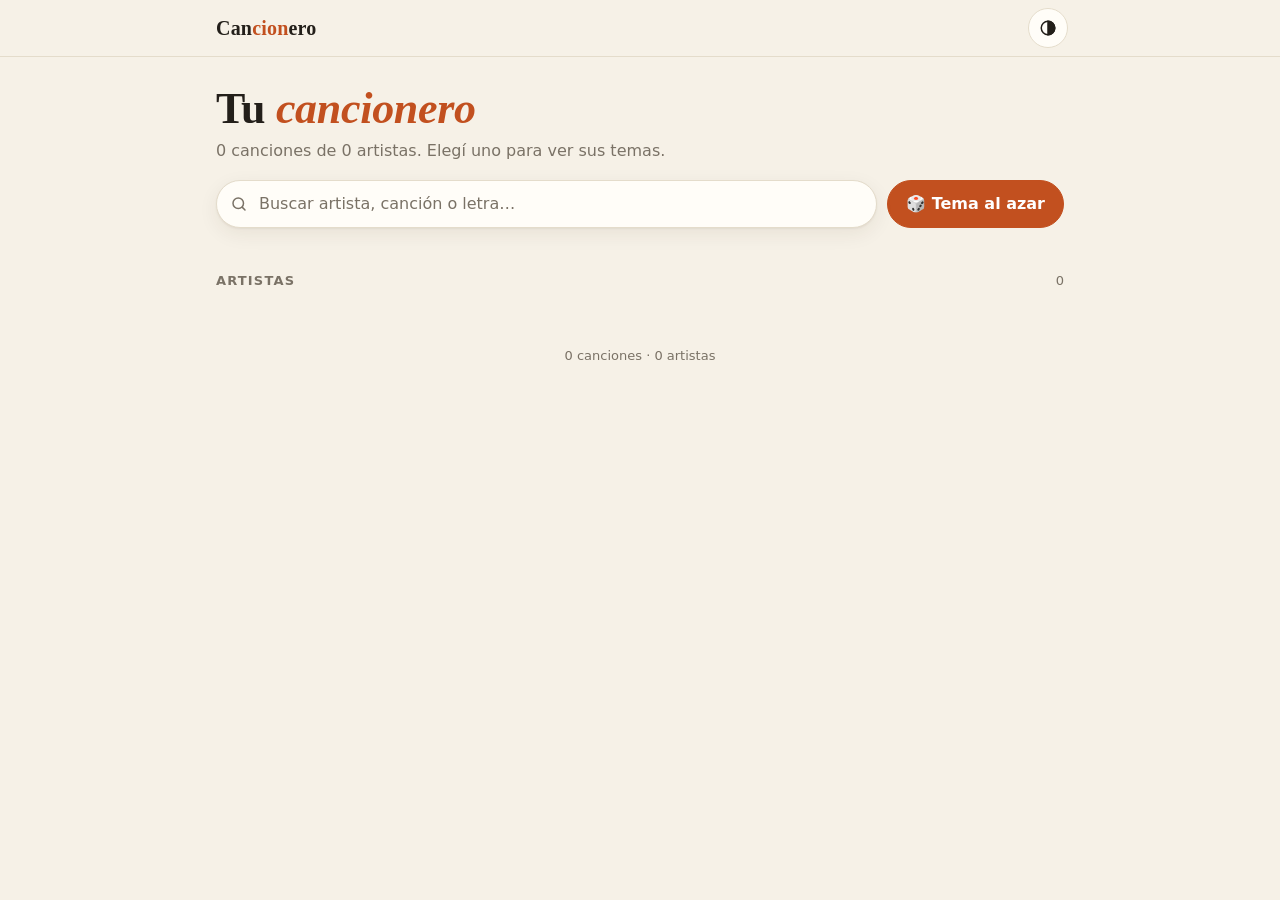
==== template.html @ 6e5ffb4e "Azar de mazo: no repite hasta que salieron todas; sin botón de azar en artistas con una sola canción" ====
<!doctype html>
<html lang="es">
<head>
<meta charset="utf-8">
<meta name="viewport" content="width=device-width, initial-scale=1, viewport-fit=cover">
<meta name="color-scheme" content="light dark">
<title>Cancionero</title>
<style>
  :root {
    --bg: #f6f1e7; --surface: #fffdf8; --surface-2: #f0e9da;
    --ink: #231f1a; --muted: #7a7266; --line: #e4dccb;
    --accent: #c2501f; --accent-ink: #ffffff; --chord: #b4421a;
    --av-bg-s: 48%; --av-bg-l: 88%; --av-fg-s: 55%; --av-fg-l: 28%;
    --shadow: 0 1px 2px rgba(60,40,10,.06), 0 6px 20px rgba(60,40,10,.07);
    --serif: "Iowan Old Style", "Palatino Linotype", Palatino, Georgia, "Times New Roman", serif;
    --sans: system-ui, -apple-system, "Segoe UI", Roboto, sans-serif;
    --mono: ui-monospace, "SF Mono", Menlo, Consolas, "Liberation Mono", monospace;
  }
  @media (prefers-color-scheme: dark) {
    :root:not([data-theme="light"]) {
      --bg: #13110e; --surface: #1c1915; --surface-2: #26221c;
      --ink: #f0eadf; --muted: #a2988a; --line: #2f2a22;
      --accent: #f0925f; --accent-ink: #1a0e06; --chord: #f5a678;
      --av-bg-s: 32%; --av-bg-l: 24%; --av-fg-s: 70%; --av-fg-l: 82%;
      --shadow: 0 1px 2px rgba(0,0,0,.4), 0 6px 20px rgba(0,0,0,.35);
    }
  }
  :root[data-theme="dark"] {
    --bg: #13110e; --surface: #1c1915; --surface-2: #26221c;
    --ink: #f0eadf; --muted: #a2988a; --line: #2f2a22;
    --accent: #f0925f; --accent-ink: #1a0e06; --chord: #f5a678;
    --av-bg-s: 32%; --av-bg-l: 24%; --av-fg-s: 70%; --av-fg-l: 82%;
    --shadow: 0 1px 2px rgba(0,0,0,.4), 0 6px 20px rgba(0,0,0,.35);
  }

  * { box-sizing: border-box; -webkit-tap-highlight-color: transparent; }
  html { scroll-behavior: auto; }
  body {
    margin: 0; background: var(--bg); color: var(--ink);
    font: 16px/1.45 var(--sans); -webkit-text-size-adjust: 100%;
  }
  button { font: inherit; color: inherit; cursor: pointer; }
  :focus-visible { outline: 2px solid var(--accent); outline-offset: 2px; }

  /* ---------- barra superior ---------- */
  .top {
    position: sticky; top: 0; z-index: 10;
    background: color-mix(in srgb, var(--bg) 86%, transparent);
    backdrop-filter: blur(10px); -webkit-backdrop-filter: blur(10px);
    border-bottom: 1px solid var(--line);
    padding-top: env(safe-area-inset-top);
  }
  .top-in {
    max-width: 880px; margin: 0 auto; height: 56px; padding: 0 12px 0 16px;
    display: flex; align-items: center; gap: 8px;
  }
  .brand { font: 700 20px/1 var(--serif); letter-spacing: .2px; flex: 1; cursor: pointer; background: none; border: 0; text-align: left; padding: 0; }
  .brand span { color: var(--accent); }
  .back {
    display: flex; align-items: center; gap: 6px; flex: 1; min-width: 0;
    background: none; border: 0; padding: 8px 8px 8px 0; font-weight: 600; color: var(--ink);
  }
  .back .arrow { font-size: 26px; line-height: 1; color: var(--accent); }
  .back .lbl { overflow: hidden; text-overflow: ellipsis; white-space: nowrap; }
  .back[hidden], .brand[hidden] { display: none; }
  .icon-btn {
    width: 40px; height: 40px; border-radius: 50%; border: 1px solid var(--line);
    background: var(--surface); display: grid; place-items: center; font-size: 17px;
  }
  .icon-btn:hover { border-color: var(--accent); }

  main { max-width: 880px; margin: 0 auto; padding: 20px 16px 48px; }
  .enter { animation: enter .22s ease-out; }
  @keyframes enter { from { opacity: 0; transform: translateY(8px); } to { opacity: 1; transform: none; } }
  @media (prefers-reduced-motion: reduce) { .enter { animation: none; } }

  /* ---------- botones ---------- */
  .btn {
    display: inline-flex; align-items: center; justify-content: center; gap: 8px;
    min-height: 44px; padding: 0 18px; border-radius: 999px; font-weight: 600;
    border: 1px solid var(--line); background: var(--surface);
  }
  .btn:hover { border-color: var(--accent); }
  .btn.primary { background: var(--accent); color: var(--accent-ink); border-color: var(--accent); }
  .btn.primary:hover { filter: brightness(1.06); }
  .btn.sm { min-height: 38px; padding: 0 14px; font-size: 14px; }

  /* ---------- avatar ---------- */
  .av {
    flex: none; display: grid; place-items: center; border-radius: 50%;
    width: var(--s, 48px); height: var(--s, 48px);
    font: 700 calc(var(--s, 48px) * .36)/1 var(--serif); letter-spacing: .5px;
    background: hsl(var(--h) var(--av-bg-s) var(--av-bg-l));
    color: hsl(var(--h) var(--av-fg-s) var(--av-fg-l));
  }

  .av.logo { background: #fff; border: 1px solid var(--line); overflow: hidden; padding: calc(var(--s, 48px) * .06); }
  .av.logo img { width: 100%; height: 100%; object-fit: contain; display: block; }
  .av.logo.photo { padding: 0; }
  .av.logo.photo img { object-fit: cover; }

  /* ---------- inicio ---------- */
  .hero { padding: 8px 0 20px; }
  .hero h1 { font: 700 clamp(30px, 7vw, 44px)/1.08 var(--serif); margin: 0 0 6px; letter-spacing: -.3px; }
  .hero h1 em { font-style: italic; color: var(--accent); }
  .hero p { margin: 0 0 18px; color: var(--muted); }
  .search-row { display: flex; gap: 10px; align-items: stretch; flex-wrap: wrap; }
  .search { flex: 1 1 260px; position: relative; min-width: 0; display: block; }
  .search svg { position: absolute; left: 14px; top: 50%; transform: translateY(-50%); color: var(--muted); pointer-events: none; }
  .search input {
    width: 100%; height: 48px; padding: 0 44px 0 42px; font: inherit; color: var(--ink);
    background: var(--surface); border: 1px solid var(--line); border-radius: 999px;
    box-shadow: var(--shadow); -webkit-appearance: none; appearance: none;
  }
  .search input::placeholder { color: var(--muted); }
  .search input:focus { outline: none; border-color: var(--accent); }
  .search .clear {
    position: absolute; right: 6px; top: 50%; transform: translateY(-50%);
    width: 36px; height: 36px; border-radius: 50%; border: 0; background: none; color: var(--muted); font-size: 20px;
  }
  .search .clear[hidden] { display: none; }

  .sec-title {
    display: flex; align-items: baseline; justify-content: space-between;
    font: 700 13px/1 var(--sans); letter-spacing: .09em; text-transform: uppercase;
    color: var(--muted); margin: 26px 0 12px;
  }
  .sec-title .n { font-weight: 500; letter-spacing: 0; text-transform: none; }
  .grid { display: grid; grid-template-columns: repeat(2, 1fr); gap: 12px; }
  @media (min-width: 560px) { .grid { grid-template-columns: repeat(3, 1fr); } }
  @media (min-width: 800px) { .grid { grid-template-columns: repeat(4, 1fr); } }
  .card {
    display: flex; flex-direction: column; align-items: flex-start; gap: 14px; text-align: left;
    padding: 16px; border-radius: 18px; background: var(--surface); border: 1px solid var(--line);
    box-shadow: var(--shadow); min-width: 0; transition: transform .12s ease, border-color .12s ease;
  }
  .card:hover { border-color: var(--accent); transform: translateY(-2px); }
  .card:active { transform: scale(.98); }
  .card .nm { font: 700 17px/1.2 var(--serif); overflow-wrap: anywhere; }
  .card .ct { font-size: 13px; color: var(--muted); margin-top: 3px; }
  .letter { font: 700 22px/1 var(--serif); color: var(--accent); margin: 24px 0 10px; }

  /* ---------- listas de canciones ---------- */
  .list { display: flex; flex-direction: column; gap: 8px; }
  .row {
    display: flex; align-items: center; gap: 14px; text-align: left; width: 100%;
    padding: 14px 16px; border-radius: 16px; background: var(--surface);
    border: 1px solid var(--line); min-height: 60px;
    transition: border-color .12s ease, transform .12s ease;
  }
  .row:hover { border-color: var(--accent); }
  .row:active { transform: scale(.99); }
  .row .tx { flex: 1; min-width: 0; }
  .row .t { font: 700 17px/1.25 var(--serif); }
  .row .s { font-size: 13px; color: var(--muted); margin-top: 2px; }
  .row .chev { color: var(--muted); font-size: 22px; }
  .pill {
    flex: none; font: 700 13px/1 var(--sans); padding: 6px 10px; border-radius: 999px;
    background: var(--surface-2); color: var(--ink); border: 1px solid var(--line);
  }
  .tag { font: 600 12px var(--sans); color: var(--accent); margin-left: 8px; }
  .empty { text-align: center; color: var(--muted); padding: 48px 0; }
  .empty b { display: block; font: 700 20px var(--serif); color: var(--ink); margin-bottom: 6px; }

  /* ---------- artista ---------- */
  .a-hero { display: flex; align-items: center; gap: 18px; padding: 6px 0 4px; flex-wrap: wrap; }
  .a-hero .info { flex: 1; min-width: 180px; }
  .a-hero h1 { font: 700 clamp(28px, 6.5vw, 40px)/1.1 var(--serif); margin: 0; letter-spacing: -.2px; }
  .a-hero .sub { color: var(--muted); margin-top: 4px; }

  /* ---------- canción ---------- */
  .s-head h1 { font: 700 clamp(28px, 6.5vw, 40px)/1.1 var(--serif); margin: 4px 0 6px; letter-spacing: -.2px; }
  .s-head .by { color: var(--muted); }
  .link { background: none; border: 0; padding: 0; color: var(--accent); font-weight: 600; text-decoration: underline; text-underline-offset: 3px; }
  .tools {
    display: flex; flex-wrap: wrap; gap: 10px 18px; align-items: center;
    margin: 16px 0; padding: 12px 14px; border-radius: 18px;
    background: var(--surface); border: 1px solid var(--line);
  }
  .grp { display: flex; align-items: center; gap: 6px; }
  .grp .lbl { font-size: 12px; font-weight: 700; letter-spacing: .08em; text-transform: uppercase; color: var(--muted); margin-right: 4px; }
  .grp .val { min-width: 3.4em; text-align: center; font: 700 18px var(--serif); color: var(--accent); }
  .step {
    width: 40px; height: 40px; border-radius: 50%; border: 1px solid var(--line);
    background: var(--bg); font-size: 18px; line-height: 1;
  }
  .step:hover { border-color: var(--accent); }
  .tools .more { margin-left: auto; display: flex; gap: 8px; flex-wrap: wrap; }
  pre {
    margin: 0 0 110px; padding: 18px 16px; overflow-x: auto; background: var(--surface);
    border: 1px solid var(--line); border-radius: 18px; box-shadow: var(--shadow);
    font: var(--fs, 15px)/1.4 var(--mono); tab-size: 4;
  }
  pre .c { color: var(--chord); font-weight: 700; }
  pre .s { color: var(--muted); font-weight: 700; }

  /* ---------- deslizador ---------- */
  #as {
    position: fixed; left: 50%; transform: translateX(-50%); z-index: 12;
    bottom: calc(14px + env(safe-area-inset-bottom));
    display: flex; align-items: center; gap: 6px; padding: 6px;
    background: var(--surface); border: 1px solid var(--line); border-radius: 999px;
    box-shadow: 0 8px 30px rgba(0,0,0,.28);
  }
  #as .play {
    width: 48px; height: 48px; border-radius: 50%; border: 0; font-size: 16px;
    background: var(--accent); color: var(--accent-ink);
  }
  #as .lv { display: flex; flex-direction: column; align-items: center; gap: 4px; min-width: 76px; }
  #as .lv small { font-size: 12px; color: var(--muted); font-weight: 600; }
  #as .dots { display: flex; gap: 4px; }
  #as .dots i { width: 7px; height: 7px; border-radius: 50%; background: var(--line); }
  #as .dots i.on { background: var(--accent); }

  /* ---------- acordes tocables + ventana de diagramas ---------- */
  pre .ch { cursor: pointer; border-radius: 3px; }
  pre .ch:hover { background: color-mix(in srgb, var(--accent) 22%, transparent); }
  .cd { position: fixed; inset: 0; z-index: 30; display: flex; align-items: flex-end; justify-content: center; }
  .cd[hidden] { display: none; }
  .cd-bg { position: absolute; inset: 0; background: rgba(0,0,0,.5); animation: fade .15s ease-out; }
  .cd-box {
    position: relative; width: 100%; max-width: 640px; max-height: 88vh; overflow-y: auto;
    background: var(--bg); border: 1px solid var(--line); border-radius: 22px 22px 0 0;
    padding: 18px 18px calc(20px + env(safe-area-inset-bottom)); box-shadow: 0 -10px 40px rgba(0,0,0,.35);
    animation: up .2s ease-out;
  }
  @media (min-width: 700px) { .cd { align-items: center; } .cd-box { border-radius: 22px; } }
  @keyframes fade { from { opacity: 0; } to { opacity: 1; } }
  @keyframes up { from { transform: translateY(24px); opacity: 0; } to { transform: none; opacity: 1; } }
  @media (prefers-reduced-motion: reduce) { .cd-bg, .cd-box { animation: none; } }
  .cd-head { display: flex; align-items: center; justify-content: space-between; gap: 12px; }
  .cd-head h2 { margin: 0; font: 700 34px/1 var(--serif); color: var(--accent); }
  .cd-x { width: 40px; height: 40px; border-radius: 50%; border: 1px solid var(--line); background: var(--surface); font-size: 22px; line-height: 1; }
  .cd-notes { color: var(--muted); margin: 6px 0 14px; font-size: 14px; }
  .cd-grid { display: grid; grid-template-columns: repeat(auto-fill, minmax(128px, 1fr)); gap: 10px; }
  .cd-card { background: var(--surface); border: 1px solid var(--line); border-radius: 16px; padding: 10px 6px 12px; text-align: center; }
  .cd-card svg { width: 100%; max-width: 112px; height: auto; display: block; margin: 0 auto; }
  .cd-card .cap { font-size: 12px; line-height: 1.3; margin-top: 4px; padding: 0 4px; }
  .cd-card .cap b { display: block; font-size: 13px; }
  .cd-card .cap span { color: var(--muted); }
  .cd-card .fr { font: 600 12px var(--mono); color: var(--accent); margin-top: 2px; }
  .cd-foot { color: var(--muted); font-size: 12px; margin: 14px 0 0; }
  .g-line { stroke: var(--muted); stroke-width: 1; }
  .g-nut { stroke: var(--ink); stroke-width: 3.5; }
  .g-dot { fill: var(--accent); }
  .g-open { fill: none; stroke: var(--ink); stroke-width: 1.4; }
  .g-x { stroke: var(--ink); stroke-width: 1.4; }
  .g-txt { fill: var(--muted); font: 600 10px var(--sans); }
  footer { text-align: center; color: var(--muted); font-size: 13px; padding: 0 16px 32px; }
</style>
</head>
<body>
<header class="top">
  <div class="top-in">
    <button class="brand" id="brand" aria-label="Ir al inicio">Can<span>cion</span>ero</button>
    <button class="back" id="back" hidden><span class="arrow" aria-hidden="true">‹</span><span class="lbl" id="back-lbl"></span></button>
    <button class="icon-btn" id="theme" title="Cambiar tema (claro / oscuro)" aria-label="Cambiar tema"><svg width="18" height="18" viewBox="0 0 24 24" fill="none" stroke="currentColor" stroke-width="2"><circle cx="12" cy="12" r="9"/><path d="M12 3a9 9 0 0 1 0 18z" fill="currentColor"/></svg></button>
  </div>
</header>
<main id="app"></main>
<footer id="foot"></footer>

<div class="cd" id="cd" hidden>
  <div class="cd-bg" id="cd-bg"></div>
  <div class="cd-box" role="dialog" aria-modal="true" aria-labelledby="cd-t">
    <div class="cd-head"><h2 id="cd-t"></h2><button class="cd-x" id="cd-x" aria-label="Cerrar">×</button></div>
    <div class="cd-notes" id="cd-notes"></div>
    <div class="cd-grid" id="cd-grid"></div>
    <p class="cd-foot">Cuerdas de la 6ª (grave, a la izquierda) a la 1ª (aguda). ○ = al aire, × = no se toca.</p>
  </div>
</div>

<script>
(function () {
  var SONGS = /*SONGS_JSON*/[]/*END_SONGS*/;
  var LOGOS = /*LOGOS_JSON*/{}/*END_LOGOS*/;   // logos de las bandas (opcional)
  var app = document.getElementById('app');
  var state = { view: 'home', artist: '', song: '', transpose: 0, fs: 15, q: '' };

  function store(k, v) {
    try { if (v === undefined) return localStorage.getItem(k); localStorage.setItem(k, v); } catch (e) {}
    return null;
  }
  state.fs = parseInt(store('fs'), 10) || 15;
  var savedTheme = store('theme');
  if (savedTheme) document.documentElement.setAttribute('data-theme', savedTheme);

  /* ---------- acordes y transposición ---------- */
  var SHARP = ['C','C#','D','D#','E','F','F#','G','G#','A','A#','B'];
  var FLAT  = ['C','Db','D','Eb','E','F','Gb','G','Ab','A','Bb','B'];
  var CH = '([A-G][#b]?)((?:maj|min|m|dim|aug|sus|add|\\d)*)(?:\\/([A-G][#b]?))?(\\(\\*\\)|\\*)?';
  // token de acordes: "Am", "F#(*)", "Cm*", "G-A-D", "Bm-C#m", "(A", "A)", "Em,"
  var CHORDTOK = new RegExp('^\\(?' + CH + '(?:-' + CH + ')*\\)?,?$');
  var CHORDG = new RegExp(CH, 'g');
  var LABEL = /^[A-Za-zñÑ]+:$/;
  var FILLER = /^(-+|\(?[xX]\d*\)?|\d+\)?|\(\d+|veces\)?|[Rr]iff|\||\(|\))$/;

  function idx(n) {
    var i = SHARP.indexOf(n);
    return i >= 0 ? i : FLAT.indexOf(n);
  }
  function shiftNote(n, by) {
    var i = idx(n);
    if (i < 0) return n;
    var scale = n.indexOf('b') > 0 ? FLAT : SHARP;
    return scale[((i + by) % 12 + 12) % 12];
  }
  function shiftToken(tok, by) {
    if (!CHORDTOK.test(tok)) return tok;
    return tok.replace(CHORDG, function (_, root, qual, bass, star) {
      return shiftNote(root, by) + qual + (bass ? '/' + shiftNote(bass, by) : '') + (star || '');
    });
  }
  function isChordLine(line) {
    var toks = line.trim().split(/\s+/).filter(Boolean);
    if (toks.length && LABEL.test(toks[0])) toks.shift();   // "Intro:" / "Inter:"
    var n = 0;
    for (var i = 0; i < toks.length; i++) {
      if (CHORDTOK.test(toks[i])) n++;
      else if (!FILLER.test(toks[i])) return false;
    }
    return n > 0;
  }
  // Transpone manteniendo la alineación con la letra
  function transposeLine(line, by) {
    var parts = line.match(/\s+|\S+/g) || [];
    var carry = 0, out = '', first = true;
    parts.forEach(function (p) {
      if (/^\s/.test(p)) {
        var n = Math.max(1, p.length - carry);
        carry -= p.length - n;
        out += new Array(n + 1).join(' ');
      } else {
        var t = (first && LABEL.test(p)) ? p : shiftToken(p, by);
        first = false;
        carry += t.length - p.length;
        out += t;
      }
    });
    return out;
  }
  function esc(s) {
    return String(s).replace(/&/g, '&amp;').replace(/</g, '&lt;').replace(/>/g, '&gt;').replace(/"/g, '&quot;');
  }
  function chordLineHtml(text) {
    return text.split(/(\s+)/).map(function (tok) {
      if (!tok || /^\s+$/.test(tok)) return tok;
      if (!CHORDTOK.test(tok)) return esc(tok);
      return tok.replace(CHORDG, function (m, root, qual, bass) {
        return '<span class="ch" data-c="' + esc(root + qual + (bass ? '/' + bass : '')) + '">' + esc(m) + '</span>';
      });
    }).join('');
  }
  function renderBody(body, by) {
    return body.split('\n').map(function (line) {
      if (isChordLine(line)) {
        return '<span class="c">' + chordLineHtml(by ? transposeLine(line, by) : line) + '</span>';
      }
      if (/^\s*(ESTRIBILLO|VERSO|PUENTE|INTRO|SOLO|CORO)\b/.test(line)) {
        return '<span class="s">' + esc(line) + '</span>';
      }
      return esc(line);
    }).join('\n');
  }
  function fmtKey(k, by) {
    if (!k) return '';
    var m = /^([A-G][#b]?)(.*)$/.exec(k);
    return m ? shiftNote(m[1], by) + m[2] : k;
  }
  function norm(s) {
    return String(s).toLowerCase().normalize('NFD').replace(/[̀-ͯ]/g, '');
  }

  /* ---------- diagramas de acordes ---------- */
  // Frets de la cuerda 6 (grave) a la 1 (aguda). -1 = no se toca, 0 = al aire.
  var OPEN = {
    'C': [['x32010']], 'C7': [['x32310']], 'Cmaj7': [['x32000']],
    'D': [['xx0232']], 'Dm': [['xx0231']], 'D7': [['xx0212']], 'Dmaj7': [['xx0222']], 'Dm7': [['xx0211']],
    'Dsus4': [['xx0233']], 'Dsus2': [['xx0230']],
    'E': [['022100']], 'Em': [['022000']], 'E7': [['020100']], 'Em7': [['022030'], ['020000']],
    'Emaj7': [['021100']], 'Esus4': [['022200']],
    'F': [['xx3211', 'versión simple']], 'Fmaj7': [['xx3210']],
    'G': [['320003'], ['320033']], 'G7': [['320001']], 'Gmaj7': [['320002']],
    'A': [['x02220']], 'Am': [['x02210']], 'A7': [['x02020']], 'Am7': [['x02010']], 'Amaj7': [['x02120']],
    'Asus4': [['x02230']], 'Asus2': [['x02200']],
    'B7': [['x21202']], 'Bm7': [['x20202']]
  };
  // Formas móviles (con cejilla), en trastes relativos a la cejilla.
  var SHAPES_E = {   // raíz en la 6ª cuerda
    '': [0,2,2,1,0,0], 'm': [0,2,2,0,0,0], '7': [0,2,0,1,0,0], 'm7': [0,2,0,0,0,0],
    'maj7': [0,2,1,1,0,0], 'sus4': [0,2,2,2,0,0], '5': [0,2,2,-1,-1,-1]
  };
  var SHAPES_A = {   // raíz en la 5ª cuerda
    '': [-1,0,2,2,2,0], 'm': [-1,0,2,2,1,0], '7': [-1,0,2,0,2,0], 'm7': [-1,0,2,0,1,0],
    'maj7': [-1,0,2,1,2,0], 'sus4': [-1,0,2,2,3,0], 'sus2': [-1,0,2,2,0,0], 'dim': [-1,0,1,2,1,-1],
    '5': [-1,0,2,2,-1,-1]
  };
  var QUAL_ALIAS = { 'maj': '', 'min': 'm', 'sus': 'sus4', 'M7': 'maj7' };
  var INTERVALS = {
    '': [0,4,7], 'm': [0,3,7], '7': [0,4,7,10], 'm7': [0,3,7,10], 'maj7': [0,4,7,11],
    'sus4': [0,5,7], 'sus2': [0,2,7], 'dim': [0,3,6], 'aug': [0,4,8], '5': [0,7],
    '6': [0,4,7,9], 'm6': [0,3,7,9], '9': [0,4,7,10,2], 'add9': [0,4,7,2], 'm9': [0,3,7,10,2], 'dim7': [0,3,6,9]
  };
  var NOTE_ES = { 'C': 'Do', 'D': 'Re', 'E': 'Mi', 'F': 'Fa', 'G': 'Sol', 'A': 'La', 'B': 'Si' };

  function parseChord(name) {
    var m = /^([A-G][#b]?)(.*?)(?:\/([A-G][#b]?))?$/.exec(name);
    if (!m) return null;
    var q = m[2] in QUAL_ALIAS ? QUAL_ALIAS[m[2]] : m[2];
    return { root: m[1], qual: q, bass: m[3] || '' };
  }
  function fromStr(str) {
    return str.split('').map(function (c) { return c === 'x' ? -1 : parseInt(c, 10); });
  }
  function dedupe(list) {
    var seen = {};
    return list.filter(function (v) { var k = v.frets.join(','); return seen[k] ? false : (seen[k] = true); });
  }
  function variants(ch) {
    var out = [], root = idx(ch.root);
    if (root < 0) return out;
    var natural = ch.root.length === 1 ? ch.root : '';
    var key = natural + ch.qual;
    (OPEN[key] || []).forEach(function (o, i) {
      out.push({ title: i === 0 ? 'Común (abierto)' : 'Otra forma abierta', sub: o[1] || '', frets: fromStr(o[0]) });
    });
    [['E', SHAPES_E, 4, 'Mi', 6], ['A', SHAPES_A, 9, 'La', 5]].forEach(function (f) {
      var shape = f[1][ch.qual];
      if (!shape) return;
      var fret = ((root - f[2]) % 12 + 12) % 12;
      if (fret === 0) return;                          // sería el acorde abierto
      var frets = shape.map(function (x) { return x < 0 ? -1 : x + fret; });
      var first = f[4] === 6 ? 0 : 1;
      out.push({
        title: 'Con cejilla', sub: 'forma de ' + f[3] + ' · traste ' + fret, frets: frets,
        barre: { fret: fret, from: first, to: 5 }
      });
    });
    return dedupe(out);
  }
  function chordNotes(ch) {
    var iv = INTERVALS[ch.qual];
    if (!iv) return '';
    var r = idx(ch.root), scale = ch.root.indexOf('b') > 0 ? FLAT : SHARP;
    return iv.map(function (i) { return scale[(r + i) % 12]; }).join(' · ');
  }
  function diagram(v) {
    var X0 = 22, GAP = 14, Y0 = 28, FG = 18;
    var pressed = v.frets.filter(function (f) { return f > 0; });
    var maxF = Math.max.apply(null, pressed.concat([0])), minF = Math.min.apply(null, pressed.concat([99]));
    var base = maxF <= 5 ? 1 : minF;
    var g = '';
    for (var i = 0; i < 6; i++) g += '<line class="g-line" x1="' + (X0 + i * GAP) + '" y1="' + Y0 + '" x2="' + (X0 + i * GAP) + '" y2="' + (Y0 + 5 * FG) + '"/>';
    for (var k = 0; k <= 5; k++) {
      g += '<line class="' + (k === 0 && base === 1 ? 'g-nut' : 'g-line') + '" x1="' + X0 + '" y1="' + (Y0 + k * FG) + '" x2="' + (X0 + 5 * GAP) + '" y2="' + (Y0 + k * FG) + '"/>';
    }
    if (base > 1) g += '<text class="g-txt" x="2" y="' + (Y0 + FG * 0.7) + '">' + base + 'ª</text>';
    if (v.barre) {
      var by = Y0 + (v.barre.fret - base + 0.5) * FG;
      g += '<rect class="g-dot" x="' + (X0 + v.barre.from * GAP - 6) + '" y="' + (by - 6) + '" width="' + ((v.barre.to - v.barre.from) * GAP + 12) + '" height="12" rx="6"/>';
    }
    v.frets.forEach(function (f, i) {
      var cx = X0 + i * GAP;
      if (f < 0) g += '<path class="g-x" d="M' + (cx - 4) + ' ' + (Y0 - 14) + 'l8 8m0 -8l-8 8"/>';
      else if (f === 0) g += '<circle class="g-open" cx="' + cx + '" cy="' + (Y0 - 10) + '" r="4"/>';
      else if (!v.barre || f !== v.barre.fret || i < v.barre.from) g += '<circle class="g-dot" cx="' + cx + '" cy="' + (Y0 + (f - base + 0.5) * FG) + '" r="6"/>';
    });
    return '<svg viewBox="0 0 112 128" role="img" aria-label="Diagrama del acorde">' + g + '</svg>';
  }
  function openChord(name) {
    var ch = parseChord(name);
    if (!ch) return;
    scStop();
    var vs = variants(ch);
    document.getElementById('cd-t').textContent = name;
    var notes = chordNotes(ch);
    var rootEs = NOTE_ES[ch.root.charAt(0)] + ch.root.slice(1);
    document.getElementById('cd-notes').textContent = (notes ? 'Notas: ' + notes + ' · ' : '') + 'en cifrado latino: ' + rootEs + (ch.qual || '') +
      (ch.bass ? ' (con ' + ch.bass + ' en el bajo)' : '');
    document.getElementById('cd-grid').innerHTML = vs.length ? vs.map(function (v) {
      var fr = v.frets.map(function (f) { return f < 0 ? 'x' : f; }).join(' ');
      return '<div class="cd-card">' + diagram(v) + '<div class="cap"><b>' + esc(v.title) + '</b>' +
        (v.sub ? '<span>' + esc(v.sub) + '</span>' : '') + '</div><div class="fr">' + esc(fr) + '</div></div>';
    }).join('') : '<p class="cd-notes">Todavía no tengo diagramas para este acorde.</p>';
    var box = document.getElementById('cd');
    box.hidden = false;
    document.getElementById('cd-x').focus();
  }
  function closeChord() { document.getElementById('cd').hidden = true; }

  /* ---------- datos ---------- */
  var NO_ARTIST = 'Sin artista';
  function artistOf(s) { return s.artist || NO_ARTIST; }
  function sortKey(name) { return norm(name).replace(/^(los|las|la|el)\s+/, ''); }
  function buildArtists() {
    var map = {};
    SONGS.forEach(function (s) {
      var a = artistOf(s);
      (map[a] = map[a] || []).push(s);
    });
    return Object.keys(map).map(function (name) {
      return { name: name, songs: map[name].sort(function (x, y) { return norm(x.title) < norm(y.title) ? -1 : 1; }) };
    }).sort(function (a, b) { return sortKey(a.name) < sortKey(b.name) ? -1 : 1; });
  }
  var ARTISTS = buildArtists();
  function findArtist(name) { return ARTISTS.filter(function (a) { return a.name === name; })[0]; }
  function findSong(id) { return SONGS.filter(function (s) { return s.id === id; })[0]; }

  function hue(name) {
    var h = 0;
    for (var i = 0; i < name.length; i++) h = (h * 31 + name.charCodeAt(i)) % 360;
    return h;
  }
  function initials(name) {
    var w = name.split(/\s+/).filter(function (x) { return !/^(los|las|la|el|un|una)$/i.test(x); });
    if (!w.length) w = name.split(/\s+/);
    var out = w[0].charAt(0);
    if (w.length > 1) out += w[1].charAt(0);
    return out.toUpperCase();
  }
  function avatar(name, size) {
    var st = 'style="--h:' + hue(name) + ';--s:' + size + 'px"';
    if (LOGOS[name]) return '<span class="av logo' + (/^data:image\/jpeg/.test(LOGOS[name]) ? ' photo' : '') + '" ' + st + ' aria-hidden="true"><img src="' + LOGOS[name] + '" alt=""></span>';
    return '<span class="av" ' + st + ' aria-hidden="true">' + esc(initials(name)) + '</span>';
  }
  function plural(n, one, many) { return n + ' ' + (n === 1 ? one : many); }

  /* ---------- deslizamiento automático ---------- */
  var SPEEDS = [0, 8, 16, 28, 44, 64];            // px/seg por nivel (1-5)
  var sc = { on: false, level: 2, raf: 0, last: 0, pos: 0 };
  sc.level = parseInt(store('lvl'), 10) || 2;
  function barUpdate() {
    var el = document.getElementById('as');
    if (!el) return;
    el.querySelector('[data-p]').textContent = sc.on ? '❚❚' : '▶';
    el.querySelector('[data-p]').setAttribute('aria-label', sc.on ? 'Pausar' : 'Reproducir deslizamiento');
    el.querySelector('small').textContent = 'Nivel ' + sc.level;
    el.querySelectorAll('.dots i').forEach(function (d, i) { d.className = i < sc.level ? 'on' : ''; });
  }
  // Posición propia (con decimales): en el celu scrollBy redondea y los avances chicos se perdían.
  function scLoop(t) {
    if (!sc.on) return;
    if (!sc.last) sc.last = t;
    var dt = Math.min(t - sc.last, 100) / 1000;
    sc.last = t;
    sc.pos += SPEEDS[sc.level] * dt;
    var max = document.documentElement.scrollHeight - window.innerHeight;
    if (sc.pos >= max) { window.scrollTo(0, max); scStop(); return; }   // llegó al final
    window.scrollTo(0, sc.pos);
    sc.raf = requestAnimationFrame(scLoop);
  }
  function scStart() {
    if (sc.on) return;
    sc.on = true; sc.last = 0; sc.pos = window.scrollY;
    sc.raf = requestAnimationFrame(scLoop);
    barUpdate();
  }
  function scStop() {
    sc.on = false;
    cancelAnimationFrame(sc.raf);
    barUpdate();
  }
  // Se frena si el usuario desliza a mano. Un toque (con temblor de dedo) no cuenta.
  var touchY = 0;
  window.addEventListener('wheel', function () { if (sc.on) scStop(); }, { passive: true });
  window.addEventListener('touchstart', function (e) { touchY = e.touches[0].clientY; }, { passive: true });
  window.addEventListener('touchmove', function (e) {
    if (sc.on && Math.abs(e.touches[0].clientY - touchY) > 12) scStop();
  }, { passive: true });

  /* ---------- vistas ---------- */
  function artistCard(a) {
    return '<button class="card" data-artist="' + esc(a.name) + '">' + avatar(a.name, 48) +
      '<span><span class="nm">' + esc(a.name) + '</span><div class="ct">' + plural(a.songs.length, 'canción', 'canciones') + '</div></span></button>';
  }
  function songRow(s, showArtist, tag) {
    return '<button class="row" data-song="' + esc(s.id) + '">' +
      (showArtist ? avatar(artistOf(s), 40) : '') +
      '<span class="tx"><div class="t">' + esc(s.title) + (tag ? '<span class="tag">' + esc(tag) + '</span>' : '') + '</div>' +
      (showArtist ? '<div class="s">' + esc(artistOf(s)) + '</div>' : '') + '</span>' +
      (s.key ? '<span class="pill">' + esc(s.key) + '</span>' : '') +
      '<span class="chev" aria-hidden="true">›</span></button>';
  }
  function bindNav(root) {
    root.querySelectorAll('[data-artist]').forEach(function (b) {
      b.onclick = function () { goArtist(b.getAttribute('data-artist')); };
    });
    root.querySelectorAll('[data-song]').forEach(function (b) {
      b.onclick = function () { goSong(b.getAttribute('data-song')); };
    });
  }

  function viewHome() {
    app.innerHTML =
      '<section class="hero"><h1>Tu <em>cancionero</em></h1>' +
      '<p>' + plural(SONGS.length, 'canción', 'canciones') + ' de ' + plural(ARTISTS.length, 'artista', 'artistas') + '. Elegí uno para ver sus temas.</p>' +
      '<div class="search-row"><label class="search">' +
        '<svg width="18" height="18" viewBox="0 0 24 24" fill="none" stroke="currentColor" stroke-width="2" stroke-linecap="round"><circle cx="11" cy="11" r="7"/><path d="M20 20l-3.5-3.5"/></svg>' +
        '<input id="q" type="search" placeholder="Buscar artista, canción o letra…" autocomplete="off" autocapitalize="off" spellcheck="false" value="' + esc(state.q) + '">' +
        '<button class="clear" id="qclear" aria-label="Borrar búsqueda" hidden>×</button></label>' +
      '<button class="btn primary" id="rand">🎲 Tema al azar</button></div></section>' +
      '<div id="res"></div>';
    var q = document.getElementById('q');
    q.oninput = function () { state.q = q.value; homeResults(); };
    document.getElementById('qclear').onclick = function () { q.value = ''; state.q = ''; homeResults(); q.focus(); };
    document.getElementById('rand').onclick = function () { randomSong(); };
    homeResults();
  }
  function homeResults() {
    var res = document.getElementById('res');
    var t = norm(state.q.trim());
    document.getElementById('qclear').hidden = !state.q;
    var html = '';
    if (!t) {
      html += '<div class="sec-title">Artistas <span class="n">' + ARTISTS.length + '</span></div>';
      var group = ARTISTS.length > 24, last = '';
      if (!group) html += '<div class="grid">' + ARTISTS.map(artistCard).join('') + '</div>';
      else {
        ARTISTS.forEach(function (a) {
          var l = sortKey(a.name).charAt(0).toUpperCase();
          if (!/[A-Z]/.test(l)) l = '#';
          if (l !== last) {
            if (last) html += '</div>';
            html += '<div class="letter">' + l + '</div><div class="grid">';
            last = l;
          }
          html += artistCard(a);
        });
        html += '</div>';
      }
    } else {
      var as = ARTISTS.filter(function (a) { return norm(a.name).indexOf(t) >= 0; });
      var byMeta = [], byBody = [];
      SONGS.forEach(function (s) {
        if (norm(s.title + ' ' + artistOf(s)).indexOf(t) >= 0) byMeta.push(s);
        else if (norm(s.body).indexOf(t) >= 0) byBody.push(s);
      });
      if (as.length) html += '<div class="sec-title">Artistas <span class="n">' + as.length + '</span></div><div class="grid">' + as.map(artistCard).join('') + '</div>';
      if (byMeta.length || byBody.length) {
        html += '<div class="sec-title">Canciones <span class="n">' + (byMeta.length + byBody.length) + '</span></div><div class="list">' +
          byMeta.map(function (s) { return songRow(s, true); }).join('') +
          byBody.map(function (s) { return songRow(s, true, 'en la letra'); }).join('') + '</div>';
      }
      if (!as.length && !byMeta.length && !byBody.length) {
        html = '<div class="empty"><b>No encontré nada</b>Probá con otro nombre o parte de la letra.</div>';
      }
    }
    res.innerHTML = html;
    bindNav(res);
  }

  function viewArtist() {
    var a = findArtist(state.artist);
    if (!a) return goHome();
    app.innerHTML =
      '<section class="a-hero">' + avatar(a.name, 76) +
      '<div class="info"><h1>' + esc(a.name) + '</h1><div class="sub">' + plural(a.songs.length, 'canción', 'canciones') + '</div></div>' +
      (a.songs.length > 1 ? '<button class="btn primary" id="rand">🎲 Al azar</button>' : '') + '</section>' +
      '<div class="sec-title">Canciones <span class="n">' + a.songs.length + '</span></div>' +
      '<div class="list">' + a.songs.map(function (s) { return songRow(s, false); }).join('') + '</div>';
    var ra = document.getElementById('rand');
    if (ra) ra.onclick = function () { randomSong(a.name); };
    bindNav(app);
  }

  function songHtml(s) {
    var by = state.transpose;
    var a = artistOf(s);
    var sibs = (findArtist(a) || { songs: [] }).songs.length > 1;
    return '<div class="s-head"><h1>' + esc(s.title) + '</h1>' +
      '<div class="by">de <button class="link" id="alink">' + esc(a) + '</button></div></div>' +
      '<div class="tools">' +
        '<div class="grp"><span class="lbl">Tono</span>' +
          '<button class="step" data-t="-1" aria-label="Bajar un semitono">−</button>' +
          '<span class="val">' + esc(fmtKey(s.key, by) || (by > 0 ? '+' + by : String(by))) + '</span>' +
          '<button class="step" data-t="1" aria-label="Subir un semitono">+</button>' +
          (by ? '<button class="step" data-t="0" title="Volver al tono original" aria-label="Restablecer tono">↺</button>' : '') + '</div>' +
        '<div class="grp"><span class="lbl">Letra</span>' +
          '<button class="step" data-f="-1" aria-label="Letra más chica">A−</button>' +
          '<button class="step" data-f="1" aria-label="Letra más grande">A+</button></div>' +
        '<div class="more">' + (sibs ? '<button class="btn sm" id="again-a">Otra de ' + esc(a) + '</button>' : '') +
          '<button class="btn sm" id="again">🎲 Al azar</button></div>' +
      '</div>' +
      '<pre style="--fs:' + state.fs + 'px">' + renderBody(s.body, by) + '</pre>' +
      '<div id="as"><button class="play" data-p></button>' +
        '<button class="step" data-l="-1" aria-label="Más lento">−</button>' +
        '<div class="lv"><div class="dots"><i></i><i></i><i></i><i></i><i></i></div><small></small></div>' +
        '<button class="step" data-l="1" aria-label="Más rápido">+</button></div>';
  }
  function viewSong(keepScroll) {
    var s = findSong(state.song);
    if (!s) return goHome();
    var y = window.scrollY;
    app.innerHTML = songHtml(s);
    if (keepScroll) window.scrollTo(0, y);
    barUpdate();
    document.title = s.title + ' — Cancionero';
    document.getElementById('alink').onclick = function () { goArtist(artistOf(s)); };
    document.getElementById('again').onclick = function () { randomSong(null, s.id); };
    var aa = document.getElementById('again-a');
    if (aa) aa.onclick = function () { randomSong(artistOf(s), s.id); };
    var bar = document.getElementById('as');
    bar.querySelector('[data-p]').onclick = function () { sc.on ? scStop() : scStart(); };
    bar.querySelectorAll('[data-l]').forEach(function (b) {
      b.onclick = function () {
        sc.level = Math.min(5, Math.max(1, sc.level + parseInt(b.getAttribute('data-l'), 10)));
        store('lvl', String(sc.level));
        barUpdate();
      };
    });
    app.querySelectorAll('[data-t]').forEach(function (b) {
      b.onclick = function () {
        var v = parseInt(b.getAttribute('data-t'), 10);
        state.transpose = v === 0 ? 0 : state.transpose + v;
        viewSong(true);
      };
    });
    app.querySelectorAll('[data-f]').forEach(function (b) {
      b.onclick = function () {
        state.fs = Math.min(28, Math.max(10, state.fs + parseInt(b.getAttribute('data-f'), 10)));
        store('fs', String(state.fs));
        viewSong(true);
      };
    });
  }

  /* ---------- navegación ----------
     No depende del hash: al abrir el archivo desde WhatsApp u otras apps el hash
     puede no funcionar. El hash se usa solo como extra (botón atrás, links). */
  function topbar() {
    var back = document.getElementById('back'), brand = document.getElementById('brand');
    var home = state.view === 'home';
    back.hidden = home; brand.hidden = !home;
    if (state.view === 'artist') document.getElementById('back-lbl').textContent = 'Artistas';
    if (state.view === 'song') document.getElementById('back-lbl').textContent = artistOf(findSong(state.song) || {});
  }
  function render() {
    scStop();
    document.title = 'Cancionero';
    if (state.view === 'song') viewSong(false);
    else if (state.view === 'artist') viewArtist();
    else viewHome();
    topbar();
    app.classList.remove('enter'); void app.offsetWidth; app.classList.add('enter');
    window.scrollTo(0, 0);
  }
  function hashFor() {
    if (state.view === 'song') return '#s/' + encodeURIComponent(state.song);
    if (state.view === 'artist') return '#a/' + encodeURIComponent(state.artist);
    return '';
  }
  function setHash() {
    try { var h = hashFor(); if (location.hash !== h) location.hash = h; } catch (e) {}
  }
  function go(view, artist, song) {
    state.view = view; state.artist = artist || ''; state.song = song || ''; state.transpose = 0;
    render(); setHash();
  }
  function goHome() { go('home'); }
  function goArtist(name) { go('artist', name); }
  function goSong(id) { var s = findSong(id); if (s) go('song', artistOf(s), id); }
  // Azar "de mazo": se sortea sin repetir hasta que salieron todas las canciones, y
  // recién ahí se vuelve a mezclar. Se guarda qué salió, así sigue aunque cierres la página.
  function randInt(n) {
    try {
      var a = new Uint32Array(1); crypto.getRandomValues(a);
      return Math.floor(a[0] / 4294967296 * n);
    } catch (e) { return Math.floor(Math.random() * n); }
  }
  function usedLoad(key) {
    try { var v = JSON.parse(store('used:' + key) || '[]'); return Array.isArray(v) ? v : []; } catch (e) { return []; }
  }
  function randomSong(artist, exceptId) {
    var pool = artist ? (findArtist(artist) || { songs: [] }).songs : SONGS;
    if (!pool.length) return;
    var key = artist || '*';
    var ids = pool.map(function (s) { return s.id; });
    var used = usedLoad(key).filter(function (id) { return ids.indexOf(id) >= 0; });
    var left = ids.filter(function (id) { return used.indexOf(id) < 0 && id !== exceptId; });
    if (!left.length) {                                   // salieron todas: nuevo mazo
      used = exceptId ? [exceptId] : [];
      left = ids.filter(function (id) { return used.indexOf(id) < 0; });
      if (!left.length) left = ids;                       // una sola canción
    }
    var pick = left[randInt(left.length)];
    used.push(pick);
    store('used:' + key, JSON.stringify(used));
    goSong(pick);
  }
  function parseHash() {
    var h = '';
    try { h = decodeURIComponent(location.hash.replace(/^#/, '')); } catch (e) {}
    var m = /^([as])\/(.+)$/.exec(h);
    if (m && m[1] === 's' && findSong(m[2])) return { view: 'song', artist: artistOf(findSong(m[2])), song: m[2] };
    if (m && m[1] === 'a' && findArtist(m[2])) return { view: 'artist', artist: m[2], song: '' };
    return { view: 'home', artist: '', song: '' };
  }
  window.addEventListener('hashchange', function () {
    var p = parseHash();
    if (p.view !== state.view || p.artist !== state.artist || p.song !== state.song) {
      state.view = p.view; state.artist = p.artist; state.song = p.song; state.transpose = 0;
      render();
    }
  });

  app.addEventListener('click', function (e) {
    var t = e.target.closest ? e.target.closest('.ch') : null;
    if (t) openChord(t.getAttribute('data-c'));
  });
  document.getElementById('cd-x').onclick = closeChord;
  document.getElementById('cd-bg').onclick = closeChord;
  document.addEventListener('keydown', function (e) { if (e.key === 'Escape') closeChord(); });
  document.getElementById('brand').onclick = function () { state.q = ''; goHome(); };
  document.getElementById('back').onclick = function () {
    if (state.view === 'song') goArtist(state.artist); else goHome();
  };
  document.getElementById('theme').onclick = function () {
    var el = document.documentElement;
    var dark = el.getAttribute('data-theme') === 'dark' ||
      (!el.getAttribute('data-theme') && matchMedia('(prefers-color-scheme: dark)').matches);
    var next = dark ? 'light' : 'dark';
    el.setAttribute('data-theme', next);
    store('theme', next);
  };
  document.getElementById('foot').textContent = plural(SONGS.length, 'canción', 'canciones') + ' · ' + plural(ARTISTS.length, 'artista', 'artistas');

  var p0 = parseHash();
  state.view = p0.view; state.artist = p0.artist; state.song = p0.song;
  render();
})();
</script>
</body>
</html>
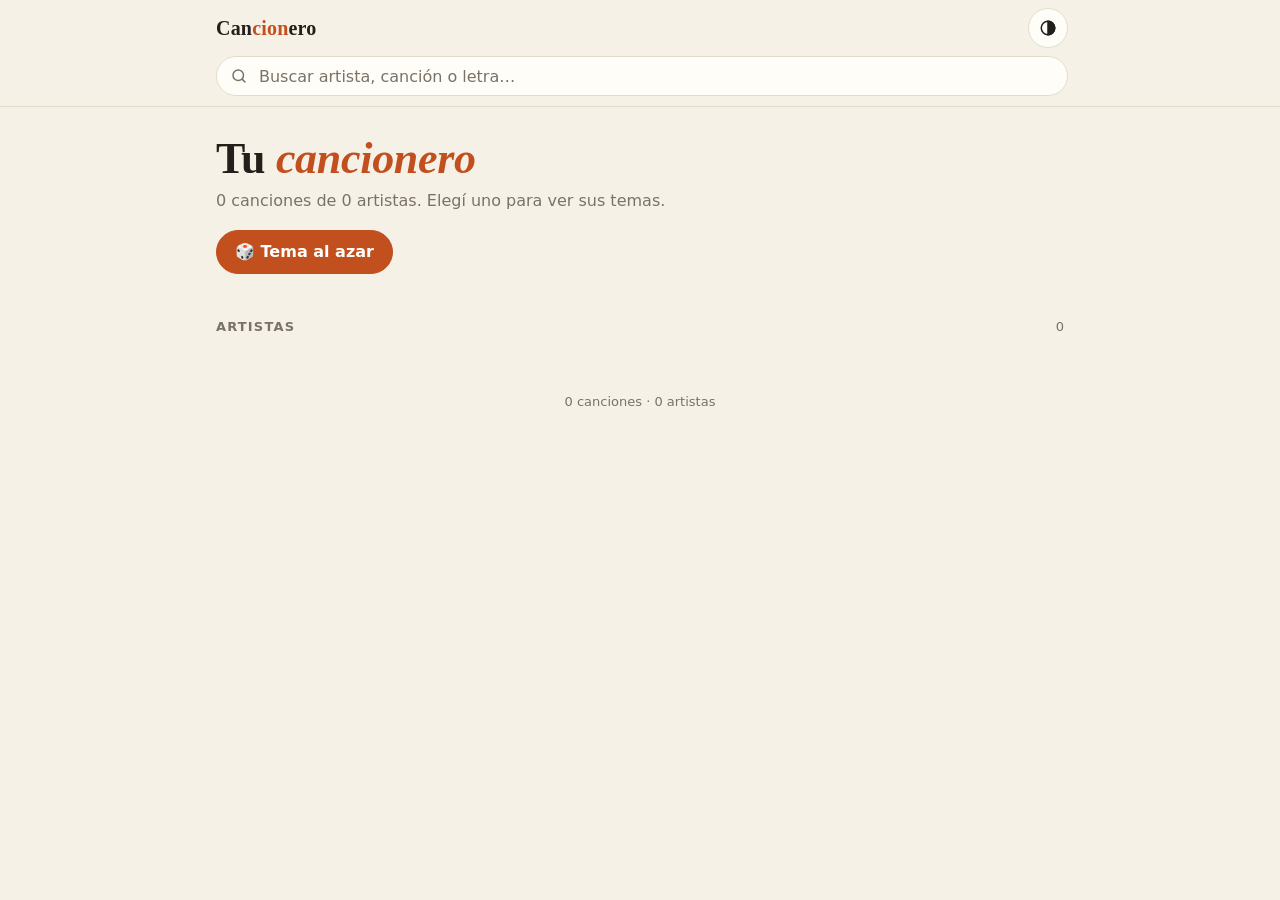
==== commit 1fe01977: "Buscador arriba en todas las pantallas Co-Authored-By: Claude Sonnet 5.5 <noreply@anthropic.com> Cla" ====
--- a/template.html
+++ b/template.html
@@ -69,6 +69,19 @@
   }
   .icon-btn:hover { border-color: var(--accent); }
 
+  .top-search { max-width: 880px; margin: 0 auto; padding: 0 12px 10px 16px; }
+  .top-search .search { flex: none; width: 100%; }
+  .top-search .search input { height: 40px; box-shadow: none; }
+  .sres {
+    position: absolute; left: 0; right: 0; top: 100%;
+    max-height: calc(100vh - 130px); max-height: calc(100dvh - 130px); overflow-y: auto;
+    background: var(--bg); border-bottom: 1px solid var(--line); box-shadow: 0 18px 30px rgba(0,0,0,.18);
+  }
+  .sres[hidden] { display: none; }
+  .sres-in { max-width: 880px; margin: 0 auto; padding: 4px 16px 24px; }
+  .sres .sec-title:first-child { margin-top: 14px; }
+  .sres .empty { padding: 28px 0; }
+
   main { max-width: 880px; margin: 0 auto; padding: 20px 16px 48px; }
   .enter { animation: enter .22s ease-out; }
   @keyframes enter { from { opacity: 0; transform: translateY(8px); } to { opacity: 1; transform: none; } }
@@ -113,6 +126,7 @@
     box-shadow: var(--shadow); -webkit-appearance: none; appearance: none;
   }
   .search input::placeholder { color: var(--muted); }
+  .search input::-webkit-search-cancel-button, .search input::-webkit-search-decoration { -webkit-appearance: none; display: none; }
   .search input:focus { outline: none; border-color: var(--accent); }
   .search .clear {
     position: absolute; right: 6px; top: 50%; transform: translateY(-50%);
@@ -256,6 +270,11 @@
     <button class="back" id="back" hidden><span class="arrow" aria-hidden="true">‹</span><span class="lbl" id="back-lbl"></span></button>
     <button class="icon-btn" id="theme" title="Cambiar tema (claro / oscuro)" aria-label="Cambiar tema"><svg width="18" height="18" viewBox="0 0 24 24" fill="none" stroke="currentColor" stroke-width="2"><circle cx="12" cy="12" r="9"/><path d="M12 3a9 9 0 0 1 0 18z" fill="currentColor"/></svg></button>
   </div>
+  <div class="top-search"><label class="search">
+    <svg width="18" height="18" viewBox="0 0 24 24" fill="none" stroke="currentColor" stroke-width="2" stroke-linecap="round"><circle cx="11" cy="11" r="7"/><path d="M20 20l-3.5-3.5"/></svg>
+    <input id="q" type="search" placeholder="Buscar artista, canción o letra…" autocomplete="off" autocapitalize="off" spellcheck="false">
+    <button class="clear" id="qclear" aria-label="Borrar búsqueda" hidden>×</button></label></div>
+  <div class="sres" id="sres" hidden><div class="sres-in" id="sres-in"></div></div>
 </header>
 <main id="app"></main>
 <footer id="foot"></footer>
@@ -594,24 +613,15 @@
     app.innerHTML =
       '<section class="hero"><h1>Tu <em>cancionero</em></h1>' +
       '<p>' + plural(SONGS.length, 'canción', 'canciones') + ' de ' + plural(ARTISTS.length, 'artista', 'artistas') + '. Elegí uno para ver sus temas.</p>' +
-      '<div class="search-row"><label class="search">' +
-        '<svg width="18" height="18" viewBox="0 0 24 24" fill="none" stroke="currentColor" stroke-width="2" stroke-linecap="round"><circle cx="11" cy="11" r="7"/><path d="M20 20l-3.5-3.5"/></svg>' +
-        '<input id="q" type="search" placeholder="Buscar artista, canción o letra…" autocomplete="off" autocapitalize="off" spellcheck="false" value="' + esc(state.q) + '">' +
-        '<button class="clear" id="qclear" aria-label="Borrar búsqueda" hidden>×</button></label>' +
-      '<button class="btn primary" id="rand">🎲 Tema al azar</button></div></section>' +
+      '<div class="search-row"><button class="btn primary" id="rand">🎲 Tema al azar</button></div></section>' +
       '<div id="res"></div>';
-    var q = document.getElementById('q');
-    q.oninput = function () { state.q = q.value; homeResults(); };
-    document.getElementById('qclear').onclick = function () { q.value = ''; state.q = ''; homeResults(); q.focus(); };
     document.getElementById('rand').onclick = function () { randomSong(); };
     homeResults();
   }
   function homeResults() {
     var res = document.getElementById('res');
-    var t = norm(state.q.trim());
-    document.getElementById('qclear').hidden = !state.q;
     var html = '';
-    if (!t) {
+    {
       html += '<div class="sec-title">Artistas <span class="n">' + ARTISTS.length + '</span></div>';
       var group = ARTISTS.length > 24, last = '';
       if (!group) html += '<div class="grid">' + ARTISTS.map(artistCard).join('') + '</div>';
@@ -628,7 +638,19 @@
         });
         html += '</div>';
       }
-    } else {
+    }
+    res.innerHTML = html;
+    bindNav(res);
+  }
+
+  /* ---------- buscador (arriba, en todas las pantallas) ---------- */
+  function runSearch() {
+    var box = document.getElementById('sres'), inner = document.getElementById('sres-in');
+    var t = norm(state.q.trim());
+    document.getElementById('qclear').hidden = !state.q;
+    if (!t) { box.hidden = true; inner.innerHTML = ''; return; }
+    var html = '';
+    {
       var as = ARTISTS.filter(function (a) { return norm(a.name).indexOf(t) >= 0; });
       var byMeta = [], byBody = [];
       SONGS.forEach(function (s) {
@@ -645,8 +667,16 @@
         html = '<div class="empty"><b>No encontré nada</b>Probá con otro nombre o parte de la letra.</div>';
       }
     }
-    res.innerHTML = html;
-    bindNav(res);
+    inner.innerHTML = html;
+    bindNav(inner);
+    box.hidden = false;
+    box.scrollTop = 0;
+  }
+  function clearSearch() {
+    state.q = '';
+    var q = document.getElementById('q');
+    if (q) q.value = '';
+    runSearch();
   }
 
   function viewArtist() {
@@ -736,6 +766,7 @@
   }
   function render() {
     scStop();
+    clearSearch();
     document.title = 'Cancionero';
     if (state.view === 'song') viewSong(false);
     else if (state.view === 'artist') viewArtist();
@@ -810,7 +841,18 @@
   document.getElementById('cd-x').onclick = closeChord;
   document.getElementById('cd-bg').onclick = closeChord;
   document.addEventListener('keydown', function (e) { if (e.key === 'Escape') closeChord(); });
-  document.getElementById('brand').onclick = function () { state.q = ''; goHome(); };
+  (function () {
+    var q = document.getElementById('q');
+    q.oninput = function () { state.q = q.value; runSearch(); };
+    q.onkeydown = function (e) {
+      if (e.key === 'Enter') {
+        var first = document.querySelector('#sres-in [data-song], #sres-in [data-artist]');
+        if (first) { first.click(); q.blur(); }
+      } else if (e.key === 'Escape') { clearSearch(); q.blur(); }
+    };
+    document.getElementById('qclear').onclick = function () { clearSearch(); q.focus(); };
+  })();
+  document.getElementById('brand').onclick = function () { goHome(); };
   document.getElementById('back').onclick = function () {
     if (state.view === 'song') goArtist(state.artist); else goHome();
   };
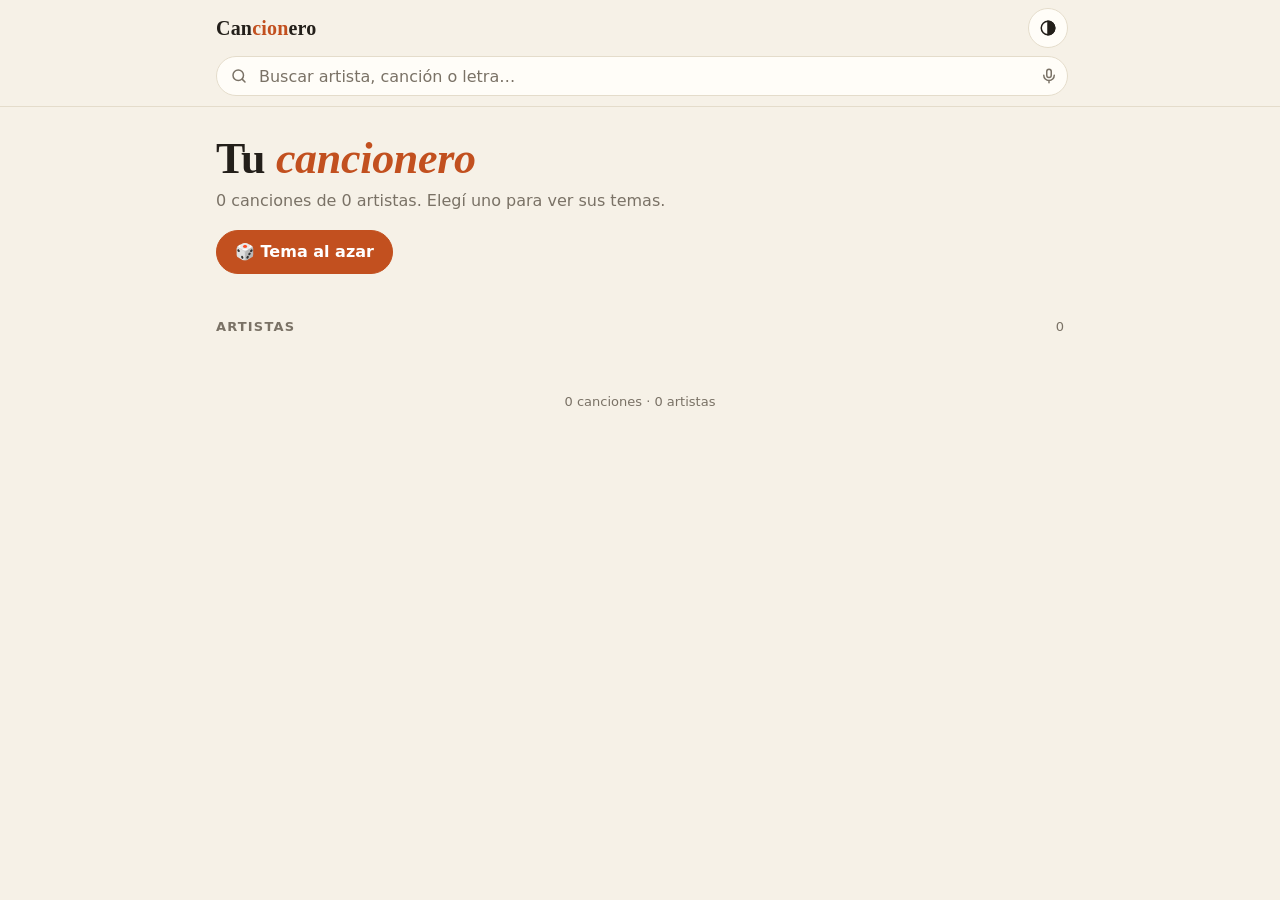
==== commit d8912f94: "Búsqueda por voz (micrófono en el buscador) Co-Authored-By: Claude Sonnet 5.5 <noreply@anthropic.com" ====
--- a/template.html
+++ b/template.html
@@ -121,7 +121,7 @@
   .search { flex: 1 1 260px; position: relative; min-width: 0; display: block; }
   .search svg { position: absolute; left: 14px; top: 50%; transform: translateY(-50%); color: var(--muted); pointer-events: none; }
   .search input {
-    width: 100%; height: 48px; padding: 0 44px 0 42px; font: inherit; color: var(--ink);
+    width: 100%; height: 48px; padding: 0 80px 0 42px; font: inherit; color: var(--ink);
     background: var(--surface); border: 1px solid var(--line); border-radius: 999px;
     box-shadow: var(--shadow); -webkit-appearance: none; appearance: none;
   }
@@ -133,6 +133,17 @@
     width: 36px; height: 36px; border-radius: 50%; border: 0; background: none; color: var(--muted); font-size: 20px;
   }
   .search .clear[hidden] { display: none; }
+  .search .clear { right: 42px; }
+  .search .mic {
+    position: absolute; right: 6px; top: 50%; transform: translateY(-50%);
+    width: 36px; height: 36px; border-radius: 50%; border: 0; background: none; color: var(--muted);
+    display: grid; place-items: center; cursor: pointer;
+  }
+  .search .mic:hover { color: var(--accent); }
+  .search .mic[hidden] { display: none; }
+  .search .mic.on { color: #fff; background: #d93025; animation: micpulse 1.1s ease-in-out infinite; }
+  @keyframes micpulse { 0%,100% { box-shadow: 0 0 0 0 rgba(217,48,37,.45); } 50% { box-shadow: 0 0 0 8px rgba(217,48,37,0); } }
+  @media (prefers-reduced-motion: reduce) { .search .mic.on { animation: none; } }
 
   .sec-title {
     display: flex; align-items: baseline; justify-content: space-between;
@@ -273,7 +284,8 @@
   <div class="top-search"><label class="search">
     <svg width="18" height="18" viewBox="0 0 24 24" fill="none" stroke="currentColor" stroke-width="2" stroke-linecap="round"><circle cx="11" cy="11" r="7"/><path d="M20 20l-3.5-3.5"/></svg>
     <input id="q" type="search" placeholder="Buscar artista, canción o letra…" autocomplete="off" autocapitalize="off" spellcheck="false">
-    <button class="clear" id="qclear" aria-label="Borrar búsqueda" hidden>×</button></label></div>
+    <button class="clear" id="qclear" aria-label="Borrar búsqueda" hidden>×</button>
+    <button class="mic" id="qmic" type="button" aria-label="Buscar con la voz" title="Buscar con la voz" hidden><svg width="18" height="18" viewBox="0 0 24 24" fill="none" stroke="currentColor" stroke-width="2" stroke-linecap="round" stroke-linejoin="round"><rect x="9" y="3" width="6" height="11" rx="3"/><path d="M5 11a7 7 0 0 0 14 0M12 18v3"/></svg></button></label></div>
   <div class="sres" id="sres" hidden><div class="sres-in" id="sres-in"></div></div>
 </header>
 <main id="app"></main>
@@ -851,6 +863,35 @@
       } else if (e.key === 'Escape') { clearSearch(); q.blur(); }
     };
     document.getElementById('qclear').onclick = function () { clearSearch(); q.focus(); };
+
+    // Búsqueda por voz (Web Speech API; en Chrome, Edge y Safari)
+    var SR = window.SpeechRecognition || window.webkitSpeechRecognition;
+    var mic = document.getElementById('qmic');
+    if (SR) {
+      mic.hidden = false;
+      var rec = null, ph = q.placeholder;
+      var stopUi = function () { mic.classList.remove('on'); q.placeholder = ph; rec = null; };
+      mic.onclick = function () {
+        if (rec) { try { rec.stop(); } catch (e) {} return; }
+        rec = new SR();
+        rec.lang = 'es-AR'; rec.interimResults = true; rec.maxAlternatives = 1; rec.continuous = false;
+        rec.onstart = function () { mic.classList.add('on'); q.placeholder = 'Escuchando… decime qué buscás'; };
+        rec.onresult = function (e) {
+          var txt = '';
+          for (var i = 0; i < e.results.length; i++) txt += e.results[i][0].transcript;
+          txt = txt.replace(/[.,!?¿¡]+$/g, '').trim();
+          q.value = txt; state.q = txt; runSearch();
+        };
+        rec.onerror = function (e) {
+          var msg = e.error === 'not-allowed' || e.error === 'service-not-allowed' ? 'Dale permiso al micrófono para buscar con la voz'
+            : e.error === 'no-speech' ? 'No te escuché, probá de nuevo' : '';
+          stopUi();
+          if (msg) q.placeholder = msg, setTimeout(function () { if (!rec) q.placeholder = ph; }, 3500);
+        };
+        rec.onend = function () { if (rec) stopUi(); };
+        try { rec.start(); } catch (e) { stopUi(); }
+      };
+    }
   })();
   document.getElementById('brand').onclick = function () { goHome(); };
   document.getElementById('back').onclick = function () {
